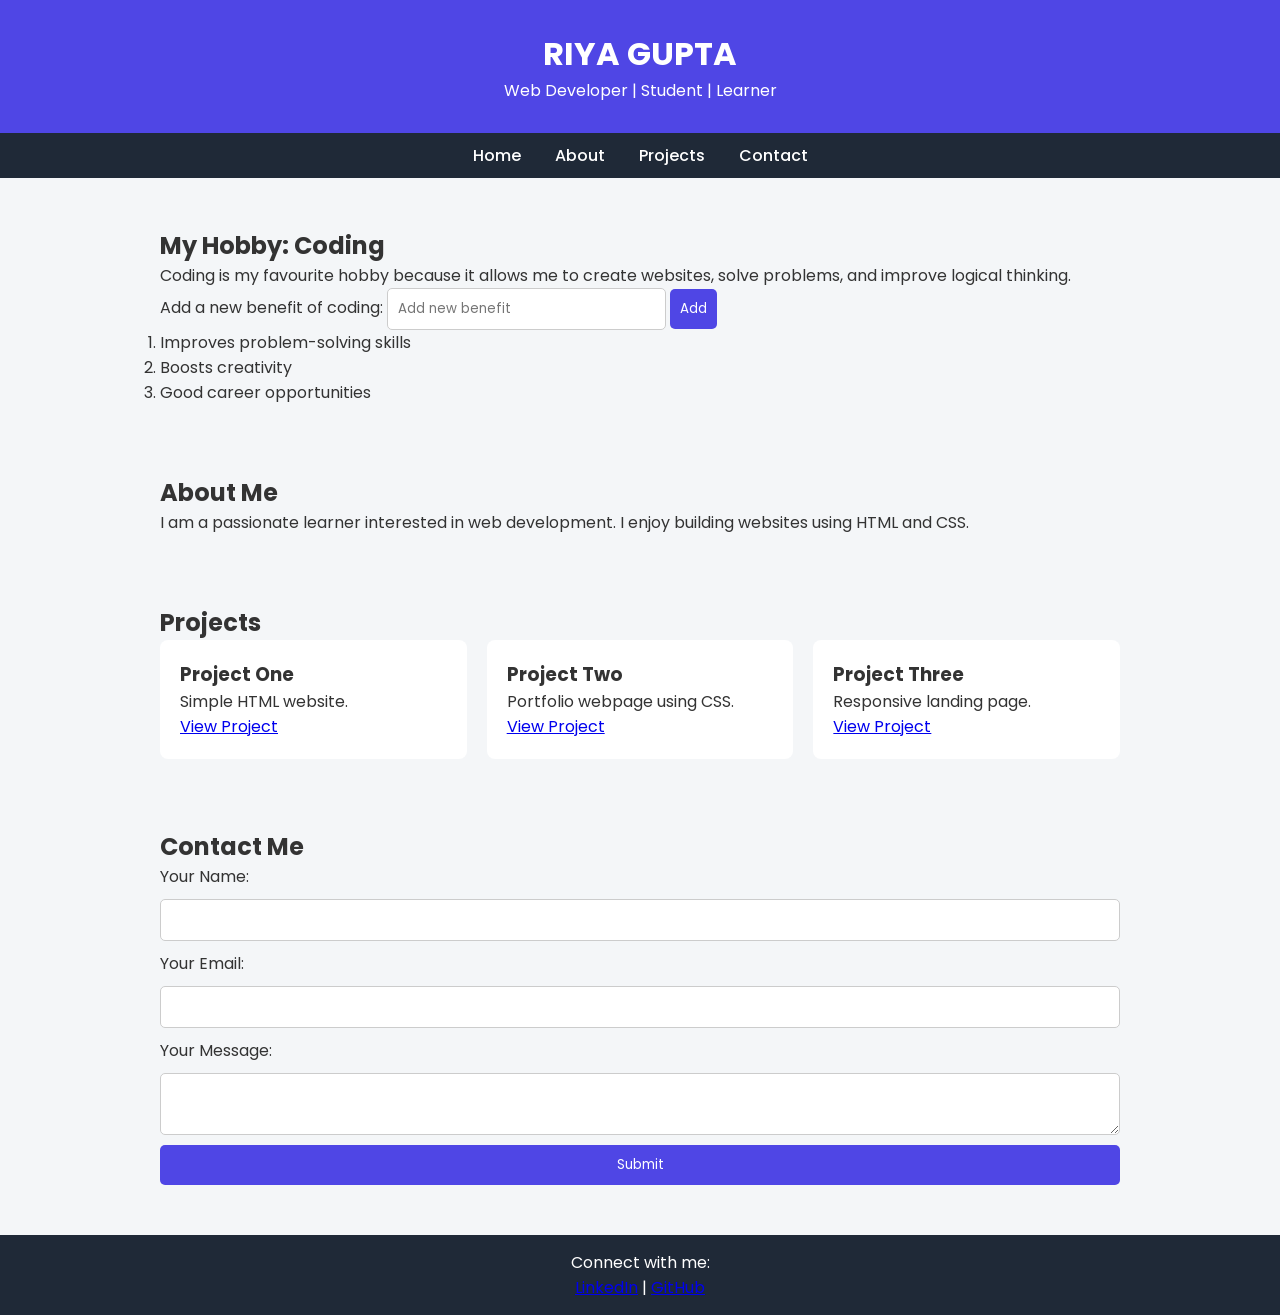
==== index.html @ 1f501d49 "Rename index2.html to index.html" ====
<!DOCTYPE html>
<html lang="en">
<head>
    <meta charset="UTF-8">
    <meta name="viewport" content="width=device-width, initial-scale=1.0">
    <title>My Portfolio</title>

    <!-- Google Font -->
    <link href="https://fonts.googleapis.com/css2?family=Poppins:wght@300;500;700&display=swap" rel="stylesheet">

    <!-- External CSS -->
    <link rel="stylesheet" href="style.css">
</head>
<body>

<header>
    <h1>RIYA GUPTA</h1>
    <p>Web Developer | Student | Learner</p>
</header>

<nav>
    <a href="#home" title="Go to Home section">Home</a>
    <a href="#about" title="Learn more about me">About</a>
    <a href="#projects" title="View my projects">Projects</a>
    <a href="#contact" title="Contact me">Contact</a>
</nav>

<main>

<section id="home" class="container">
    <h2>My Hobby: Coding</h2>
    <p>
        Coding is my favourite hobby because it allows me to create websites,
        solve problems, and improve logical thinking.
    </p>

    <label for="benefitInput">Add a new benefit of coding:</label>
    <input id="benefitInput" type="text" placeholder="Add new benefit">
    <button id="addBenefitBtn" type="button">Add</button>

    <ol id="hobbyList">
        <li>Improves problem-solving skills</li>
        <li>Boosts creativity</li>
        <li>Good career opportunities</li>
    </ol>
</section>

<section id="about" class="container">
    <h2>About Me</h2>
    <p>
        I am a passionate learner interested in web development.
        I enjoy building websites using HTML and CSS.
    </p>
</section>

<section id="projects" class="container">
    <h2>Projects</h2>

    <div class="projects-grid">
        <div class="project-card">
            <h3>Project One</h3>
            <p>Simple HTML website.</p>
            <a href="#" title="View Project One">View Project</a>
        </div>

        <div class="project-card">
            <h3>Project Two</h3>
            <p>Portfolio webpage using CSS.</p>
            <a href="#" title="View Project Two">View Project</a>
        </div>

        <div class="project-card">
            <h3>Project Three</h3>
            <p>Responsive landing page.</p>
            <a href="#" title="View Project Three">View Project</a>
        </div>
    </div>
</section>

<section id="contact" class="container">
    <h2>Contact Me</h2>

    <form id="contactForm">
        <label for="name">Your Name:</label>
        <input id="name" type="text" required>

        <label for="email">Your Email:</label>
        <input id="email" type="email" required>

        <label for="message">Your Message:</label>
        <textarea id="message"></textarea>

        <button type="submit">Submit</button>
    </form>
</section>

</main>

<footer>
    <p>Connect with me:</p>
    <a href="https://www.linkedin.com/in/riya-gupta-a43642379" 
       target="_blank" title="Visit my LinkedIn profile">LinkedIn</a> |
    <a href="https://github.com/Reee1617" 
       target="_blank" title="Visit my GitHub profile">GitHub</a>

    <p id="dateTime"></p>
</footer>

<!-- External JavaScript -->
<script src="script.js"></script>

</body>
</html>
---- style.css ----
* {
    margin: 0;
    padding: 0;
    box-sizing: border-box;
    font-family: 'Poppins', sans-serif;
}

body {
    background-color: #f4f6f8;
    color: #333;
}

header {
    background-color: #4f46e5;
    color: white;
    padding: 30px;
    text-align: center;
}

nav {
    background-color: #1f2937;
    text-align: center;
    padding: 10px;
}

nav a {
    color: white;
    margin: 0 15px;
    text-decoration: none;
    font-weight: 500;
}

nav a:hover,
nav a:focus {
    text-decoration: underline;
    outline: 2px solid #fff;
}

.container {
    max-width: 1000px;
    margin: 30px auto;
    padding: 20px;
}

.projects-grid {
    display: flex;
    gap: 20px;
    flex-wrap: wrap;
}

.project-card {
    background: white;
    padding: 20px;
    border-radius: 8px;
    flex: 1;
    min-width: 250px;
    transition: 0.3s;
}

.project-card:hover {
    transform: translateY(-5px);
}

form {
    display: flex;
    flex-direction: column;
    gap: 10px;
}

input, textarea {
    padding: 10px;
    border: 1px solid #ccc;
    border-radius: 5px;
}

input:focus,
textarea:focus,
button:focus {
    outline: 2px solid #4f46e5;
}

button {
    background-color: #4f46e5;
    color: white;
    padding: 10px;
    border: none;
    cursor: pointer;
    border-radius: 5px;
}

button:hover {
    background-color: #3730a3;
}

.delete-btn {
    margin-left: 10px;
    background-color: red;
    padding: 4px 6px;
    font-size: 12px;
    border-radius: 4px;
}

footer {
    background-color: #1f2937;
    color: white;
    text-align: center;
    padding: 15px;
}

@media (max-width: 600px) {
    .projects-grid {
        flex-direction: column;
    }
}
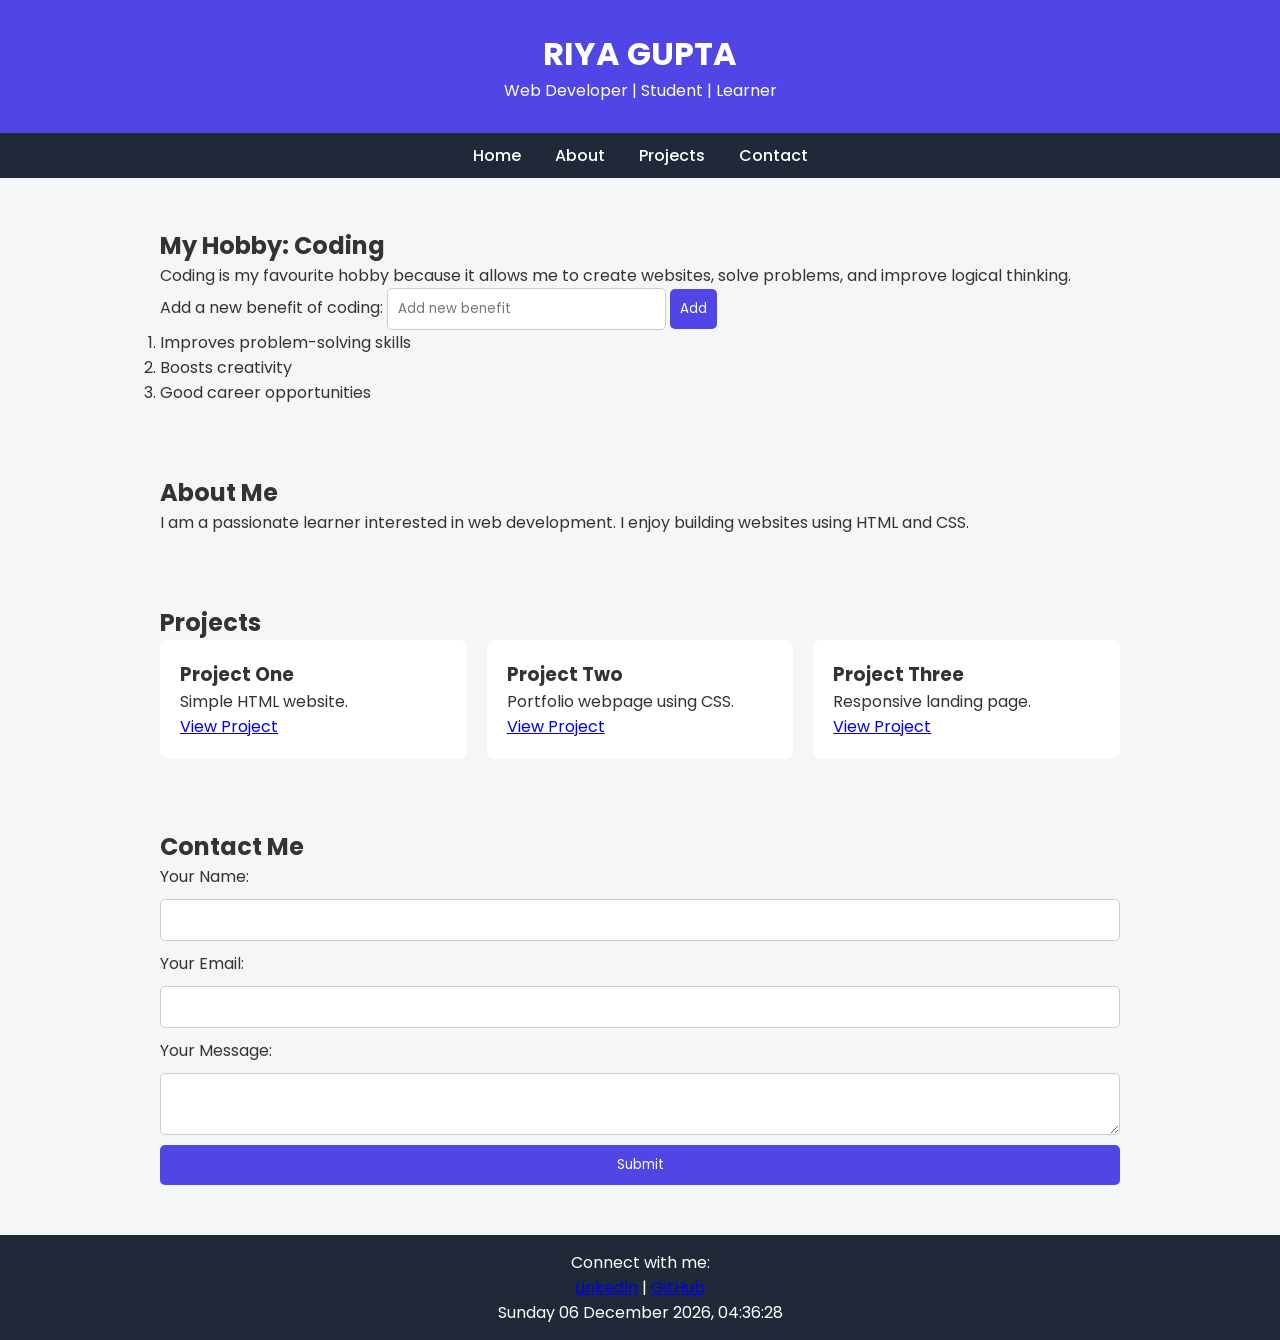
==== commit f84a49d1: "Resolve merge and add website files" ====
--- a/index.html
+++ b/index.html
@@ -98,11 +98,8 @@
 
 <footer>
     <p>Connect with me:</p>
-    <a href="https://www.linkedin.com/in/riya-gupta-a43642379" 
-       target="_blank" title="Visit my LinkedIn profile">LinkedIn</a> |
-    <a href="https://github.com/Reee1617" 
-       target="_blank" title="Visit my GitHub profile">GitHub</a>
-
+    <a href="https://www.linkedin.com/in/riya-gupta-a43642379" target="_blank" title="Visit my LinkedIn profile">LinkedIn</a> |
+    <a href="https://github.com/Reee1617" target="_blank" title="Visit my GitHub profile">GitHub</a>
     <p id="dateTime"></p>
 </footer>
 
--- a/style.css
+++ b/style.css
@@ -33,7 +33,7 @@
 nav a:hover,
 nav a:focus {
     text-decoration: underline;
-    outline: 2px solid #fff;
+    outline: 2px solid #ffffff;
 }
 
 .container {
@@ -67,7 +67,8 @@
     gap: 10px;
 }
 
-input, textarea {
+input,
+textarea {
     padding: 10px;
     border: 1px solid #ccc;
     border-radius: 5px;
